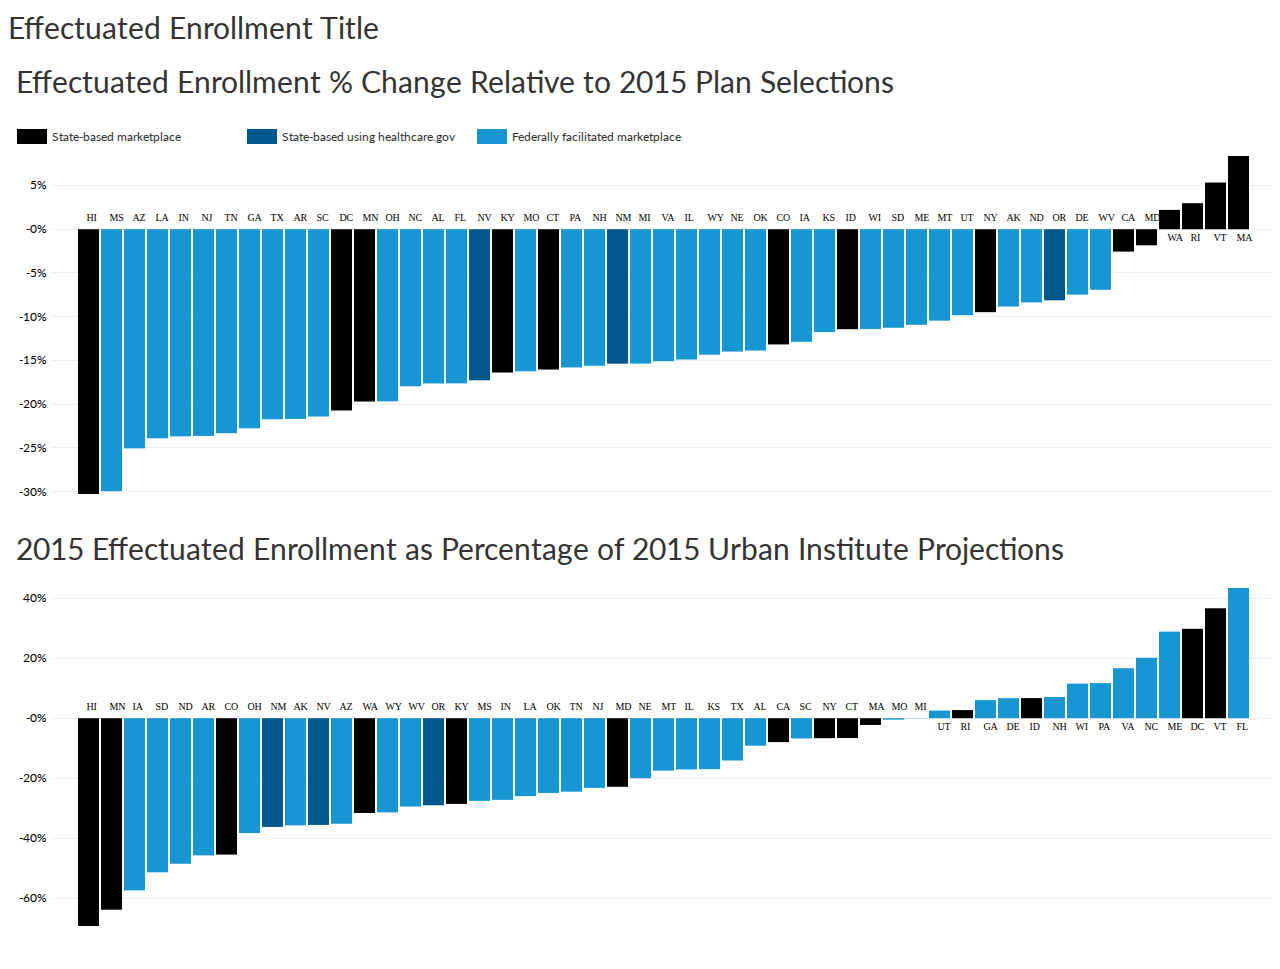
==== index.html @ 50b8539c "initial commit" ====
<!DOCTYPE html>
<html lang="en">

<head>
    <meta charset="utf-8">
    <meta http-equiv="X-UA-Compatible" content="IE=edge">
    <meta name="viewport" content="width=device-width, initial-scale=1">
    <title>Effectuated Enrollment Blog Post</title>

    <link rel="stylesheet" type="text/css" href="lib/bootstrap.min.css">

    <link href="http://fonts.googleapis.com/css?family=Lato:300,400,700,300italic,400italic,700italic" rel="stylesheet" type="text/css">
    <link rel="stylesheet" type="text/css" href="css/urban-text.css">

    <style>
        .pym {
            width: 100%;
        }
    </style>

</head>

<body>
    <div class="container">
        <div class="row">
            <div class="col-lg-12">
                <h1>Effectuated Enrollment Title</h1>

                <div id="graphic" class="pym"></div>
                <div id="graphic2" class="pym"></div>

            </div>
        </div>
    </div>

    <script src="lib/jquery.min.js"></script>
    <script src="lib/bootstrap.min.js"></script>
    <script src="lib/pym.min.js"></script>

    <script>
        var pym1 = new pym.Parent('graphic', 'graphic.html', {});
        var pym2 = new pym.Parent('graphic2', 'graphic2.html', {});
    </script>

</body>

</html>
---- css/urban-text.css ----
body {
    font-family: Lato, sans-serif !important;
    font-weight: 400;
    font-size: 16pt;
    color: #666;
}

h1,
h2,
h3,
h4,
h5,
h6 {
    color: #333;
}

h1 {
    font: 400 30px/1.3em Lato, sans-serif;
    margin: 0 0 .5em;
}

h2 {
    font: 400 24px/1.3em Lato, sans-serif;
    margin: 0 0 .5em;
}

h3 {
    font: 400 20px/1.3em Lato, sans-serif;
    margin: 0 0 .5em;
}

h4 {
    font: 600 16px/1.3em Lato, sans-serif;
    margin: 0 0 .5em;
}

h5 {
    font: 700 14px/1.3em Lato, sans-serif;
    margin: 0 0 .5em;
    text-transform: uppercase;
}

h6 {}

p,
ul,
li {
    font: 400 16px/24px Lato, sans-serif;
    margin: 0 0 .5em;
    color: #666;
}

hr {
    width: 150px;
    display: inline-block;
    border: 3px solid #1696d2 !important;
    margin-top: 55px !important;
    margin-bottom: 55px !important;
    display: block;
    margin-left: auto;
    margin-right: auto;
}

p a {
    color: #1696d2;
    text-decoration: none;
}

p a:hover {
    color: #1696d2;
}

li {
    list-style: square;
}

.label {
    font-size: 12px;
    color: #0096d2;
    text-transform: uppercase;
    margin-bottom: 14px;
}

.byline {
    font: 600 16px/22px Lato, sans-serif;
    color: #333;
}

.date {
    /*     text-align: center;*/
    
    font: italic 14px Georgia, serif;
    color: #666;
}

.intro-text {
    font: 400 20px/26px Lato, sans-serif;
    color: #333;
}

.large-body {
    font: 400 18px/24px Lato, sans-serif;
}

.image-caption {
    /*    font: normal 400 14px/20px Lato,sans-serif;*/
    
    font-family: Georgia, serif;
    font-size: 12px;
    line-height: 16px;
    font-style: italic;
    color: #333;
    margin-bottom: 20px;
}

.image-credit {
    float: right;
    font: normal 400 12px Lato, sans-serif;
    text-transform: uppercase;
    /*    padding-top:2px;*/
}

.block-quote {
    position: relative;
    display: block;
    margin: 40px 0;
    padding: 35px 0;
    color: #666;
    border-top: 1px solid #ccc;
    border-bottom: 1px solid #ccc;
    font: italic 400 16px/25px Georgia, serif;
}

.block-quote:before {
    position: absolute;
    top: -16px;
    left: 50%;
    bottom: auto;
    right: auto;
    display: block;
    background-repeat: no-repeat;
    background-image: url(http://www.urban.org/sites/all/themes/urban/images/generated/icons-s8fe141aaaa.png);
    background-position: 0 -2663px;
    height: 32px;
    width: 50px;
    content: "\0020";
    z-index: 1;
    width: 50px;
    height: 32px;
    margin-left: -18px;
    background-color: #fff;
}

.quote-attribution {
    display: block;
    font-family: Lato, sans-serif;
    font-weight: 600;
    font-style: normal;
    text-align: center;
    margin-top: 20px;
}

.copy {
    font-size: 0.75em;
}

.charttitle {
    font-size: 13px;
    text-transform: uppercase;
    text-align: center;
}

.urban-button {
    font-size: 14px;
    font-family: Lato, sans-serif;
    padding: 14px;
    cursor: pointer;
    border: none;
    color: white;
    background-color: #1696d2;
    display: inline-block;
    line-height: 12px;
    text-transform: uppercase;
    text-align: center;
    margin-right: 1px;
}

.urban-button:hover {
    background-color: #000;
    text-decoration: none;
}

.source {
    font-size: 12px;
}

p.note {
    font-size: 0.9em;
    font-style: italic;
}
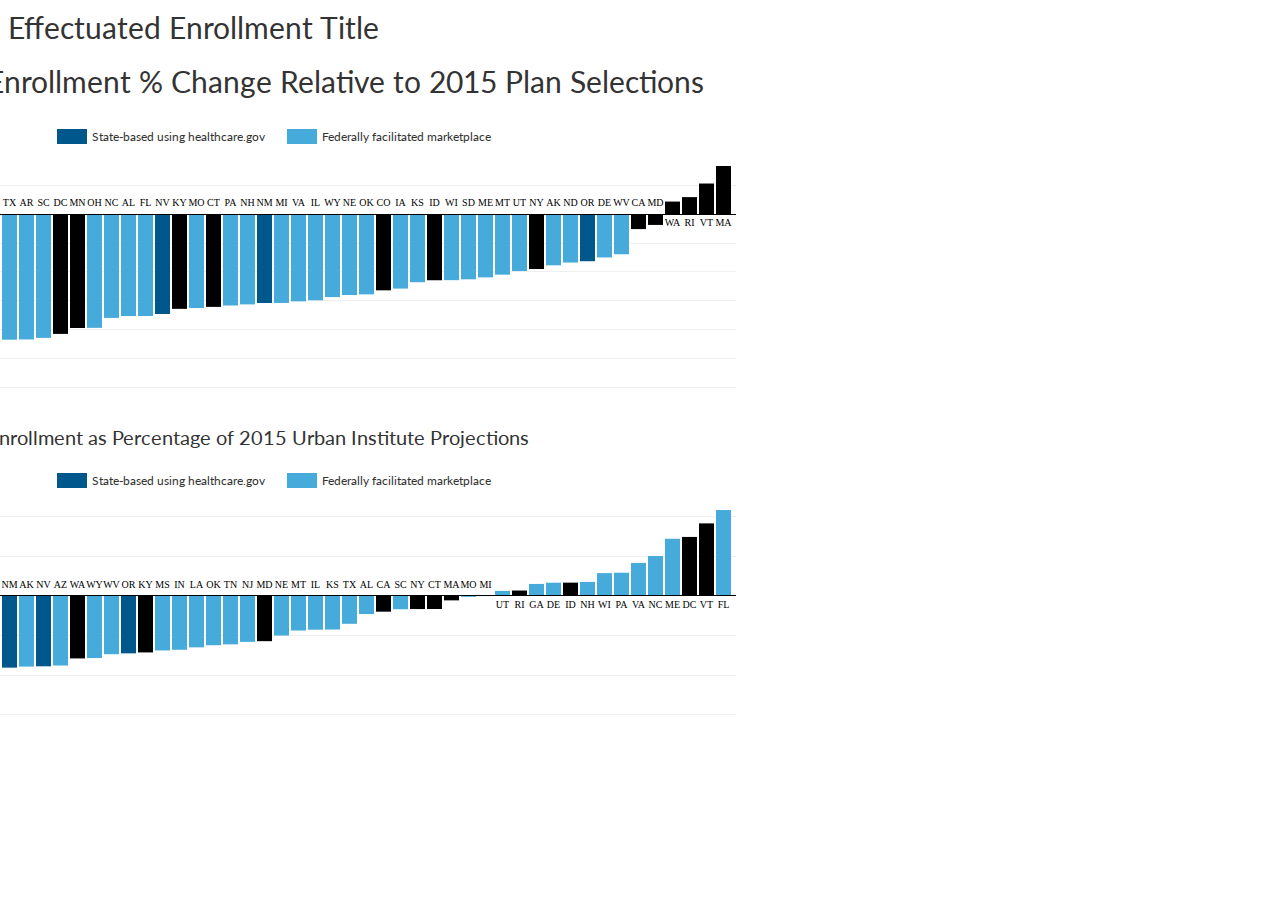
==== commit 36ee5ecf: "remove bootstrap from index and repo" ====
--- a/index.html
+++ b/index.html
@@ -7,34 +7,38 @@
     <meta name="viewport" content="width=device-width, initial-scale=1">
     <title>Effectuated Enrollment Blog Post</title>
 
-    <link rel="stylesheet" type="text/css" href="lib/bootstrap.min.css">
-
     <link href="http://fonts.googleapis.com/css?family=Lato:300,400,700,300italic,400italic,700italic" rel="stylesheet" type="text/css">
     <link rel="stylesheet" type="text/css" href="css/urban-text.css">
 
     <style>
-        .pym {
-            width: 100%;
+        @media (min-width: 960px) {
+            .pym {
+                width: 960px;
+                margin-left: -190px;
+                display: block;
+                height: 100%;
+            }
+        }
+        
+        @media (max-width: 959px) {
+            .pym {
+                width: 100%;
+                margin-left: 0px;
+                display: block;
+                height: 100%;
+            }
         }
     </style>
 
 </head>
 
 <body>
-    <div class="container">
-        <div class="row">
-            <div class="col-lg-12">
-                <h1>Effectuated Enrollment Title</h1>
 
-                <div id="graphic" class="pym"></div>
-                <div id="graphic2" class="pym"></div>
+    <h1>Effectuated Enrollment Title</h1>
 
-            </div>
-        </div>
-    </div>
+    <div id="graphic" class="pym"></div>
+    <div id="graphic2" class="pym"></div>
 
-    <script src="lib/jquery.min.js"></script>
-    <script src="lib/bootstrap.min.js"></script>
     <script src="lib/pym.min.js"></script>
 
     <script>
